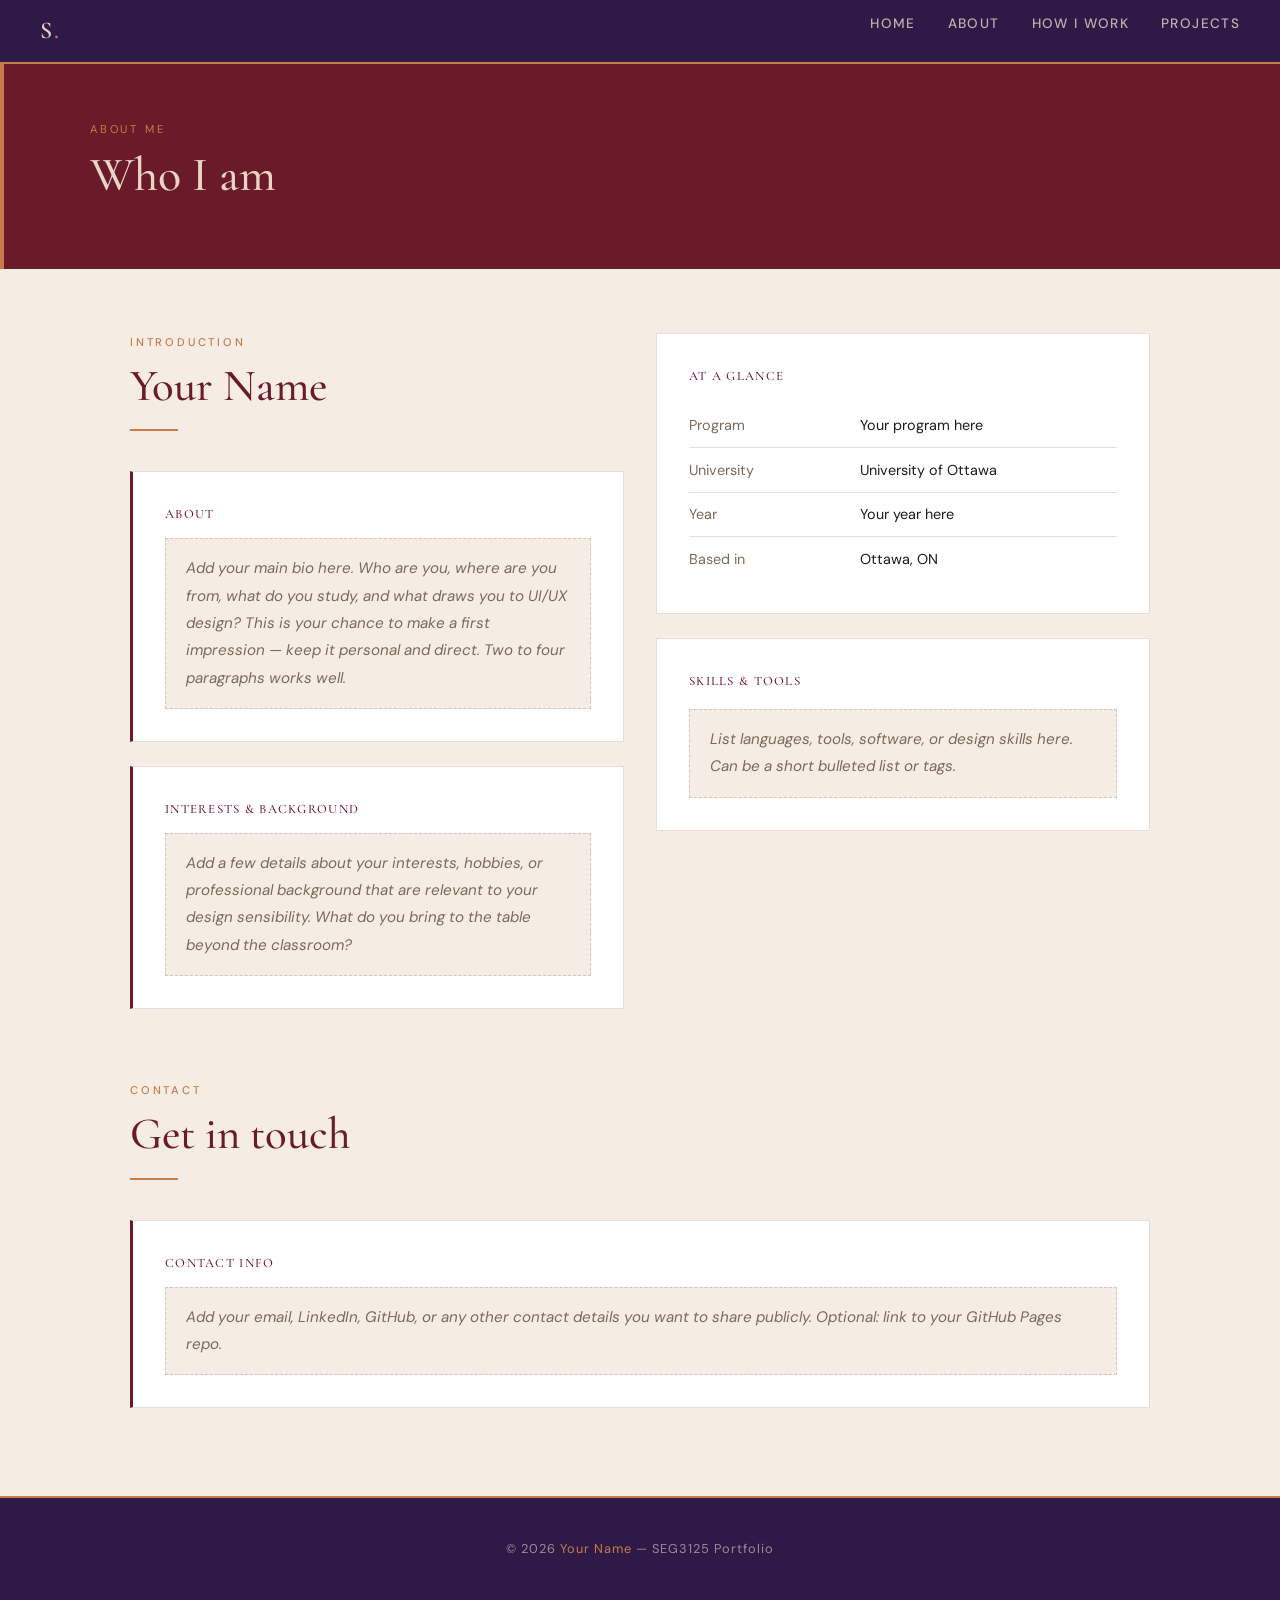
==== about.html @ a39ab6aa "content" ====
<!DOCTYPE html>
<html lang="en">
<head>
  <meta charset="UTF-8" />
  <meta name="viewport" content="width=device-width, initial-scale=1.0" />
  <title>Portfolio — About</title>
  <link rel="stylesheet" href="https://cdn.jsdelivr.net/npm/bootstrap@5.3.3/dist/css/bootstrap.min.css" />
  <link rel="stylesheet" href="css/style.css" />
</head>
<body>

  <nav class="navbar">
    <a href="index.html" class="navbar-brand">S<span>.</span></a>
    <ul class="nav-links">
      <li><a href="index.html">Home</a></li>
      <li><a href="about.html">About</a></li>
      <li><a href="work.html">How I Work</a></li>
      <li><a href="projects.html">Projects</a></li>
    </ul>
  </nav>

  <div class="page-hero">
    <div style="max-width:1100px; margin:0 auto; position:relative; z-index:1;">
      <p class="page-hero-label">About me</p>
      <h1 class="page-hero-title">Who I am</h1>
    </div>
  </div>

  <div style="max-width:1100px; margin:0 auto; padding:4rem 2.5rem;">

    <div class="two-col" style="margin-bottom:3rem; align-items:start;">

      <div>
        <p class="section-label">Introduction</p>
        <h2 class="section-title">Your Name</h2>
        <div class="section-divider"></div>
        <div class="content-block">
          <p class="content-block-title">About</p>
          <div class="placeholder-text">
            Add your main bio here. Who are you, where are you from, what do you study, and what draws you to UI/UX design? This is your chance to make a first impression — keep it personal and direct. Two to four paragraphs works well.
          </div>
        </div>
        <div class="content-block" style="margin-top:1.5rem;">
          <p class="content-block-title">Interests & background</p>
          <div class="placeholder-text">
            Add a few details about your interests, hobbies, or professional background that are relevant to your design sensibility. What do you bring to the table beyond the classroom?
          </div>
        </div>
      </div>

      <div>
        <div style="background:#fff; border:0.5px solid var(--border); padding:2rem; margin-bottom:1.5rem;">
          <p class="content-block-title" style="margin-bottom:1rem;">At a glance</p>
          <table style="width:100%; font-size:0.9rem; border-collapse:collapse;">
            <tr style="border-bottom:0.5px solid var(--border);">
              <td style="padding:0.6rem 0; color:var(--text-muted); width:40%;">Program</td>
              <td style="padding:0.6rem 0; color:var(--charcoal);">Your program here</td>
            </tr>
            <tr style="border-bottom:0.5px solid var(--border);">
              <td style="padding:0.6rem 0; color:var(--text-muted);">University</td>
              <td style="padding:0.6rem 0; color:var(--charcoal);">University of Ottawa</td>
            </tr>
            <tr style="border-bottom:0.5px solid var(--border);">
              <td style="padding:0.6rem 0; color:var(--text-muted);">Year</td>
              <td style="padding:0.6rem 0; color:var(--charcoal);">Your year here</td>
            </tr>
            <tr>
              <td style="padding:0.6rem 0; color:var(--text-muted);">Based in</td>
              <td style="padding:0.6rem 0; color:var(--charcoal);">Ottawa, ON</td>
            </tr>
          </table>
        </div>

        <div style="background:#fff; border:0.5px solid var(--border); padding:2rem;">
          <p class="content-block-title" style="margin-bottom:1rem;">Skills & tools</p>
          <div class="placeholder-text">
            List languages, tools, software, or design skills here. Can be a short bulleted list or tags.
          </div>
        </div>
      </div>

    </div>

    <p class="section-label">Contact</p>
    <h2 class="section-title">Get in touch</h2>
    <div class="section-divider"></div>

    <div class="content-block">
      <p class="content-block-title">Contact info</p>
      <div class="placeholder-text">
        Add your email, LinkedIn, GitHub, or any other contact details you want to share publicly. Optional: link to your GitHub Pages repo.
      </div>
    </div>

  </div>

  <footer>
    <p>© 2026 <span>Your Name</span> — SEG3125 Portfolio</p>
  </footer>

  <script src="https://cdn.jsdelivr.net/npm/bootstrap@5.3.3/dist/js/bootstrap.bundle.min.js"></script>
  <script src="js/main.js"></script>
</body>
</html>
---- css/style.css ----
@import url('https://fonts.googleapis.com/css2?family=Cormorant+Garamond:wght@400;500;600&family=DM+Sans:wght@300;400;500&display=swap');

:root {
  --burgundy-deep:  #6B1A2A;
  --burgundy-mid:   #9B2C3E;
  --purple-deep:    #2E1A47;
  --purple-mid:     #4A2A6E;
  --amber:          #C97B4B;
  --cream:          #E8D5C4;
  --cream-light:    #F5EDE4;
  --charcoal:       #1C1C1C;
  --charcoal-soft:  #3A3A3A;
  --text-muted:     #7A6A5A;
  --border:         rgba(107,26,42,0.15);
}

* { box-sizing: border-box; margin: 0; padding: 0; }

html { scroll-behavior: smooth; }

body {
  font-family: 'DM Sans', sans-serif;
  font-weight: 400;
  color: var(--charcoal);
  background: var(--cream-light);
  line-height: 1.7;
}

h1, h2, h3, h4 {
  font-family: 'Cormorant Garamond', serif;
  font-weight: 500;
  line-height: 1.2;
}

a { color: inherit; text-decoration: none; }

/* ── Navbar ── */
.navbar {
  background: var(--purple-deep);
  padding: 0 2.5rem;
  height: 64px;
  display: flex;
  align-items: center;
  justify-content: space-between;
  position: sticky;
  top: 0;
  z-index: 100;
  border-bottom: 2px solid var(--amber);
}

.navbar-brand {
  font-family: 'Cormorant Garamond', serif;
  font-size: 1.5rem;
  font-weight: 600;
  color: var(--cream);
  letter-spacing: 0.08em;
}

.navbar-brand span { color: var(--amber); }

.nav-links { display: flex; gap: 2rem; list-style: none; }

.nav-links a {
  font-size: 0.85rem;
  font-weight: 500;
  color: var(--cream);
  letter-spacing: 0.1em;
  text-transform: uppercase;
  opacity: 0.8;
  transition: opacity 0.2s, color 0.2s;
}

.nav-links a:hover, .nav-links a.active {
  opacity: 1;
  color: var(--amber);
}

/* ── Hero ── */
.hero {
  background: var(--purple-deep);
  min-height: 480px;
  display: flex;
  align-items: center;
  padding: 5rem 2.5rem;
  position: relative;
  overflow: hidden;
}

.hero::before {
  content: '';
  position: absolute;
  top: 0; left: 0;
  width: 6px; height: 100%;
  background: var(--amber);
}

.hero::after {
  content: '';
  position: absolute;
  bottom: -80px; right: -80px;
  width: 320px; height: 320px;
  border-radius: 50%;
  border: 1px solid rgba(201,123,75,0.15);
}

.hero-inner { max-width: 700px; position: relative; z-index: 1; }

.hero-eyebrow {
  font-size: 0.75rem;
  font-weight: 500;
  letter-spacing: 0.2em;
  text-transform: uppercase;
  color: var(--amber);
  margin-bottom: 1rem;
}

.hero-title {
  font-size: clamp(2.8rem, 6vw, 4.5rem);
  color: var(--cream);
  margin-bottom: 1.25rem;
}

.hero-subtitle {
  font-size: 1rem;
  color: rgba(232,213,196,0.7);
  max-width: 480px;
  margin-bottom: 2rem;
  font-family: 'DM Sans', sans-serif;
}

.btn-primary {
  display: inline-block;
  background: var(--burgundy-deep);
  color: var(--cream);
  padding: 0.75rem 2rem;
  font-size: 0.85rem;
  font-weight: 500;
  letter-spacing: 0.1em;
  text-transform: uppercase;
  border: 1px solid var(--burgundy-mid);
  transition: background 0.2s, border-color 0.2s;
  cursor: pointer;
}

.btn-primary:hover { background: var(--burgundy-mid); }

.btn-outline {
  display: inline-block;
  background: transparent;
  color: var(--cream);
  padding: 0.75rem 2rem;
  font-size: 0.85rem;
  font-weight: 500;
  letter-spacing: 0.1em;
  text-transform: uppercase;
  border: 1px solid rgba(232,213,196,0.3);
  transition: border-color 0.2s, color 0.2s;
  cursor: pointer;
}

.btn-outline:hover { border-color: var(--amber); color: var(--amber); }

/* ── Sections ── */
.section { padding: 5rem 2.5rem; max-width: 1100px; margin: 0 auto; }

.section-label {
  font-size: 0.7rem;
  font-weight: 500;
  letter-spacing: 0.25em;
  text-transform: uppercase;
  color: var(--amber);
  margin-bottom: 0.5rem;
}

.section-title {
  font-size: clamp(1.8rem, 4vw, 2.8rem);
  color: var(--burgundy-deep);
  margin-bottom: 1rem;
}

.section-divider {
  width: 48px;
  height: 2px;
  background: var(--amber);
  margin-bottom: 2.5rem;
}

/* ── Content placeholder boxes ── */
.content-block {
  background: #fff;
  border: 0.5px solid var(--border);
  border-left: 3px solid var(--burgundy-deep);
  padding: 2rem;
  margin-bottom: 1.5rem;
}

.content-block-title {
  font-family: 'Cormorant Garamond', serif;
  font-size: 1.1rem;
  font-weight: 500;
  color: var(--burgundy-deep);
  margin-bottom: 0.75rem;
  text-transform: uppercase;
  letter-spacing: 0.1em;
  font-size: 0.8rem;
}

.placeholder-text {
  color: var(--text-muted);
  font-style: italic;
  font-size: 0.95rem;
  line-height: 1.8;
  border: 1px dashed rgba(107,26,42,0.2);
  padding: 1rem 1.25rem;
  background: var(--cream-light);
}

/* ── Two-col layout ── */
.two-col {
  display: grid;
  grid-template-columns: 1fr 1fr;
  gap: 2rem;
}

.three-col {
  display: grid;
  grid-template-columns: repeat(3, 1fr);
  gap: 1.5rem;
}

/* ── Project cards ── */
.project-card {
  background: #fff;
  border: 0.5px solid var(--border);
  overflow: hidden;
  transition: transform 0.2s, border-color 0.2s;
  display: block;
}

.project-card:hover {
  transform: translateY(-4px);
  border-color: var(--burgundy-mid);
}

.project-card-image {
  width: 100%;
  height: 200px;
  object-fit: cover;
  display: block;
}

.project-card-img-placeholder {
  width: 100%;
  height: 200px;
  display: flex;
  align-items: center;
  justify-content: center;
  font-family: 'Cormorant Garamond', serif;
  font-size: 1rem;
  letter-spacing: 0.15em;
  text-transform: uppercase;
}

.project-card-body { padding: 1.25rem; }

.project-card-label {
  font-size: 0.68rem;
  font-weight: 500;
  letter-spacing: 0.2em;
  text-transform: uppercase;
  color: var(--amber);
  margin-bottom: 0.4rem;
}

.project-card-title {
  font-family: 'Cormorant Garamond', serif;
  font-size: 1.2rem;
  color: var(--burgundy-deep);
  margin-bottom: 0.5rem;
}

.project-card-desc {
  font-size: 0.85rem;
  color: var(--text-muted);
  line-height: 1.6;
}

.coming-soon-badge {
  display: inline-block;
  margin-top: 0.75rem;
  font-size: 0.68rem;
  font-weight: 500;
  letter-spacing: 0.15em;
  text-transform: uppercase;
  color: var(--burgundy-deep);
  border: 1px solid var(--border);
  padding: 0.25rem 0.75rem;
}

/* ── Footer ── */
footer {
  background: var(--purple-deep);
  border-top: 2px solid var(--amber);
  padding: 2.5rem;
  text-align: center;
  color: rgba(232,213,196,0.6);
  font-size: 0.8rem;
  letter-spacing: 0.08em;
}

footer span { color: var(--amber); }

/* ── Page hero (inner pages) ── */
.page-hero {
  background: var(--burgundy-deep);
  padding: 3.5rem 2.5rem;
  position: relative;
  overflow: hidden;
}

.page-hero::before {
  content: '';
  position: absolute;
  left: 0; top: 0;
  width: 4px; height: 100%;
  background: var(--amber);
}

.page-hero-label {
  font-size: 0.7rem;
  letter-spacing: 0.25em;
  text-transform: uppercase;
  color: var(--amber);
  margin-bottom: 0.5rem;
}

.page-hero-title {
  font-family: 'Cormorant Garamond', serif;
  font-size: clamp(2rem, 4vw, 3rem);
  color: var(--cream);
}

/* ── Responsive ── */
@media (max-width: 768px) {
  .two-col, .three-col { grid-template-columns: 1fr; }
  .navbar { padding: 0 1.25rem; }
  .nav-links { gap: 1rem; }
  .nav-links a { font-size: 0.75rem; }
  .section { padding: 3rem 1.25rem; }
  .hero { padding: 3.5rem 1.25rem; }
}
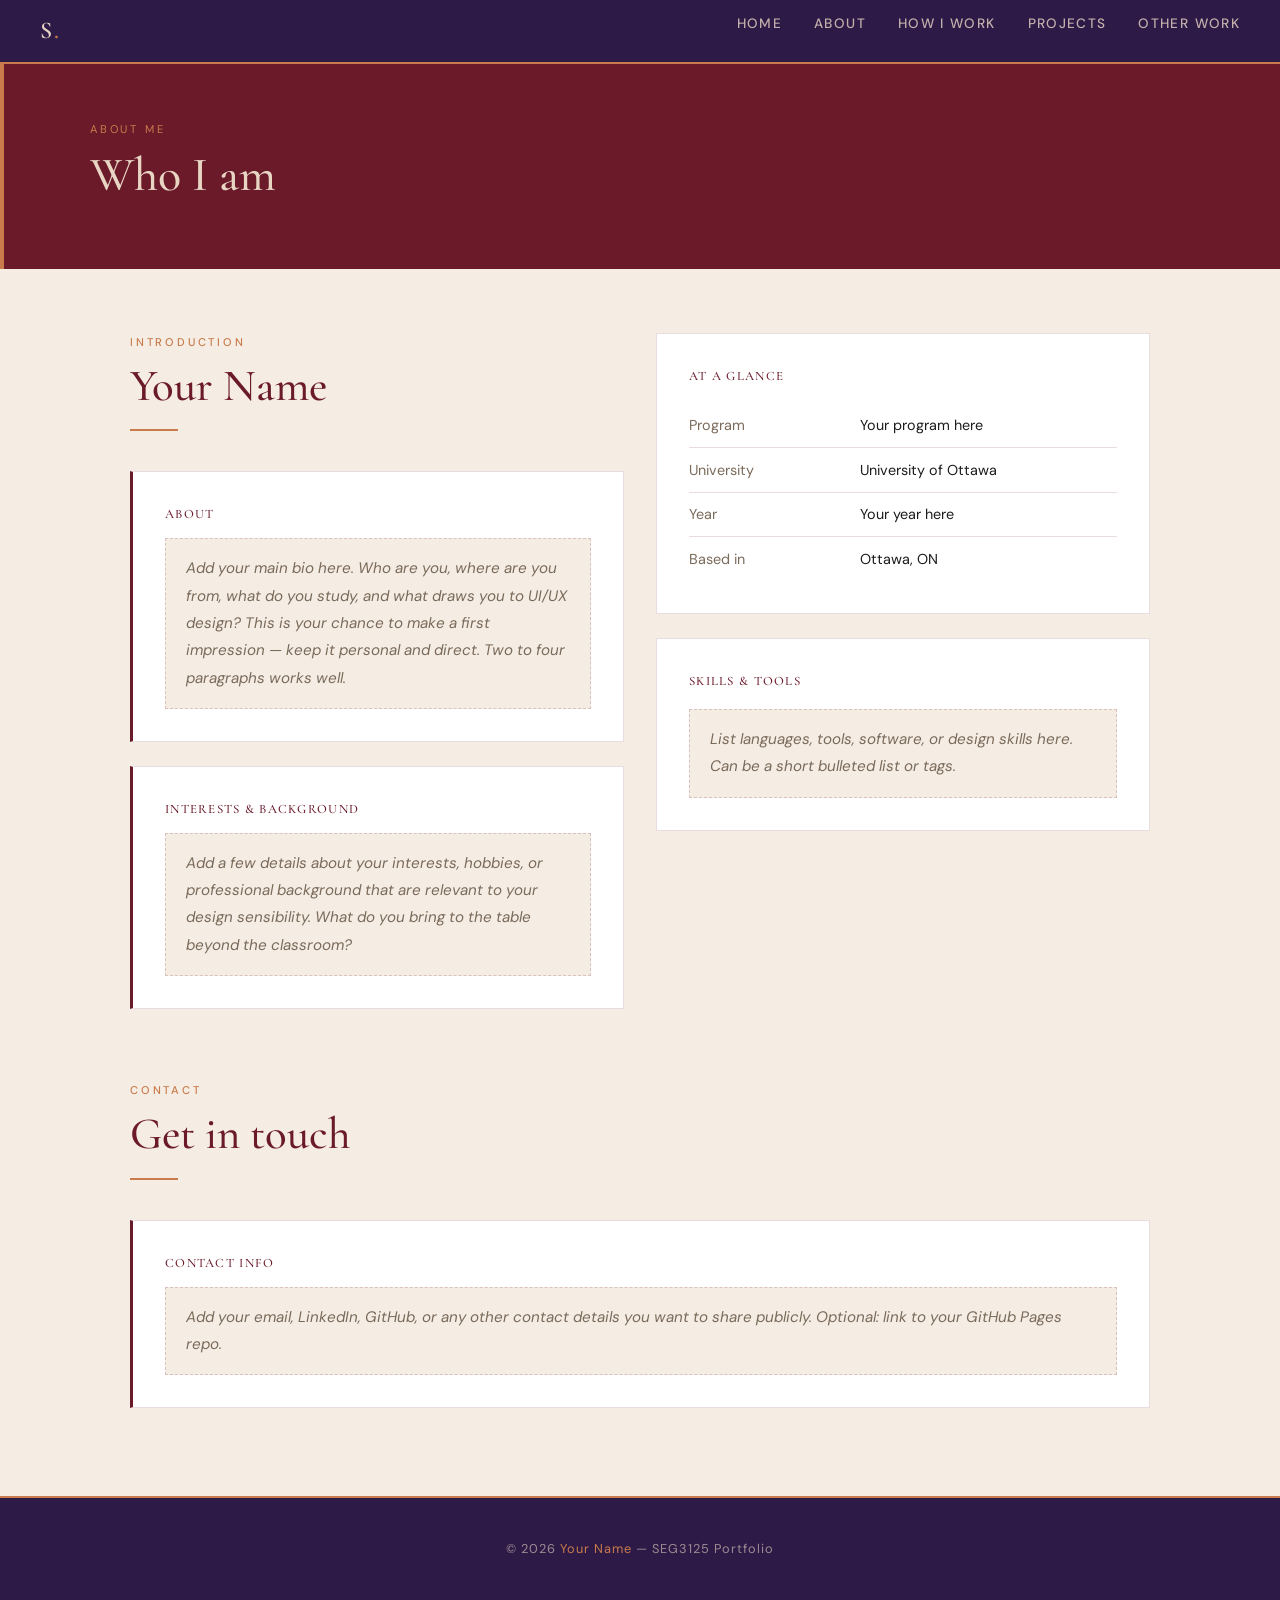
==== commit 0e46b67a: "added details to DroneNav File" ====
--- a/about.html
+++ b/about.html
@@ -16,6 +16,7 @@
       <li><a href="about.html">About</a></li>
       <li><a href="work.html">How I Work</a></li>
       <li><a href="projects.html">Projects</a></li>
+      <li><a href="other-work.html">Other Work</a></li>
     </ul>
   </nav>
 
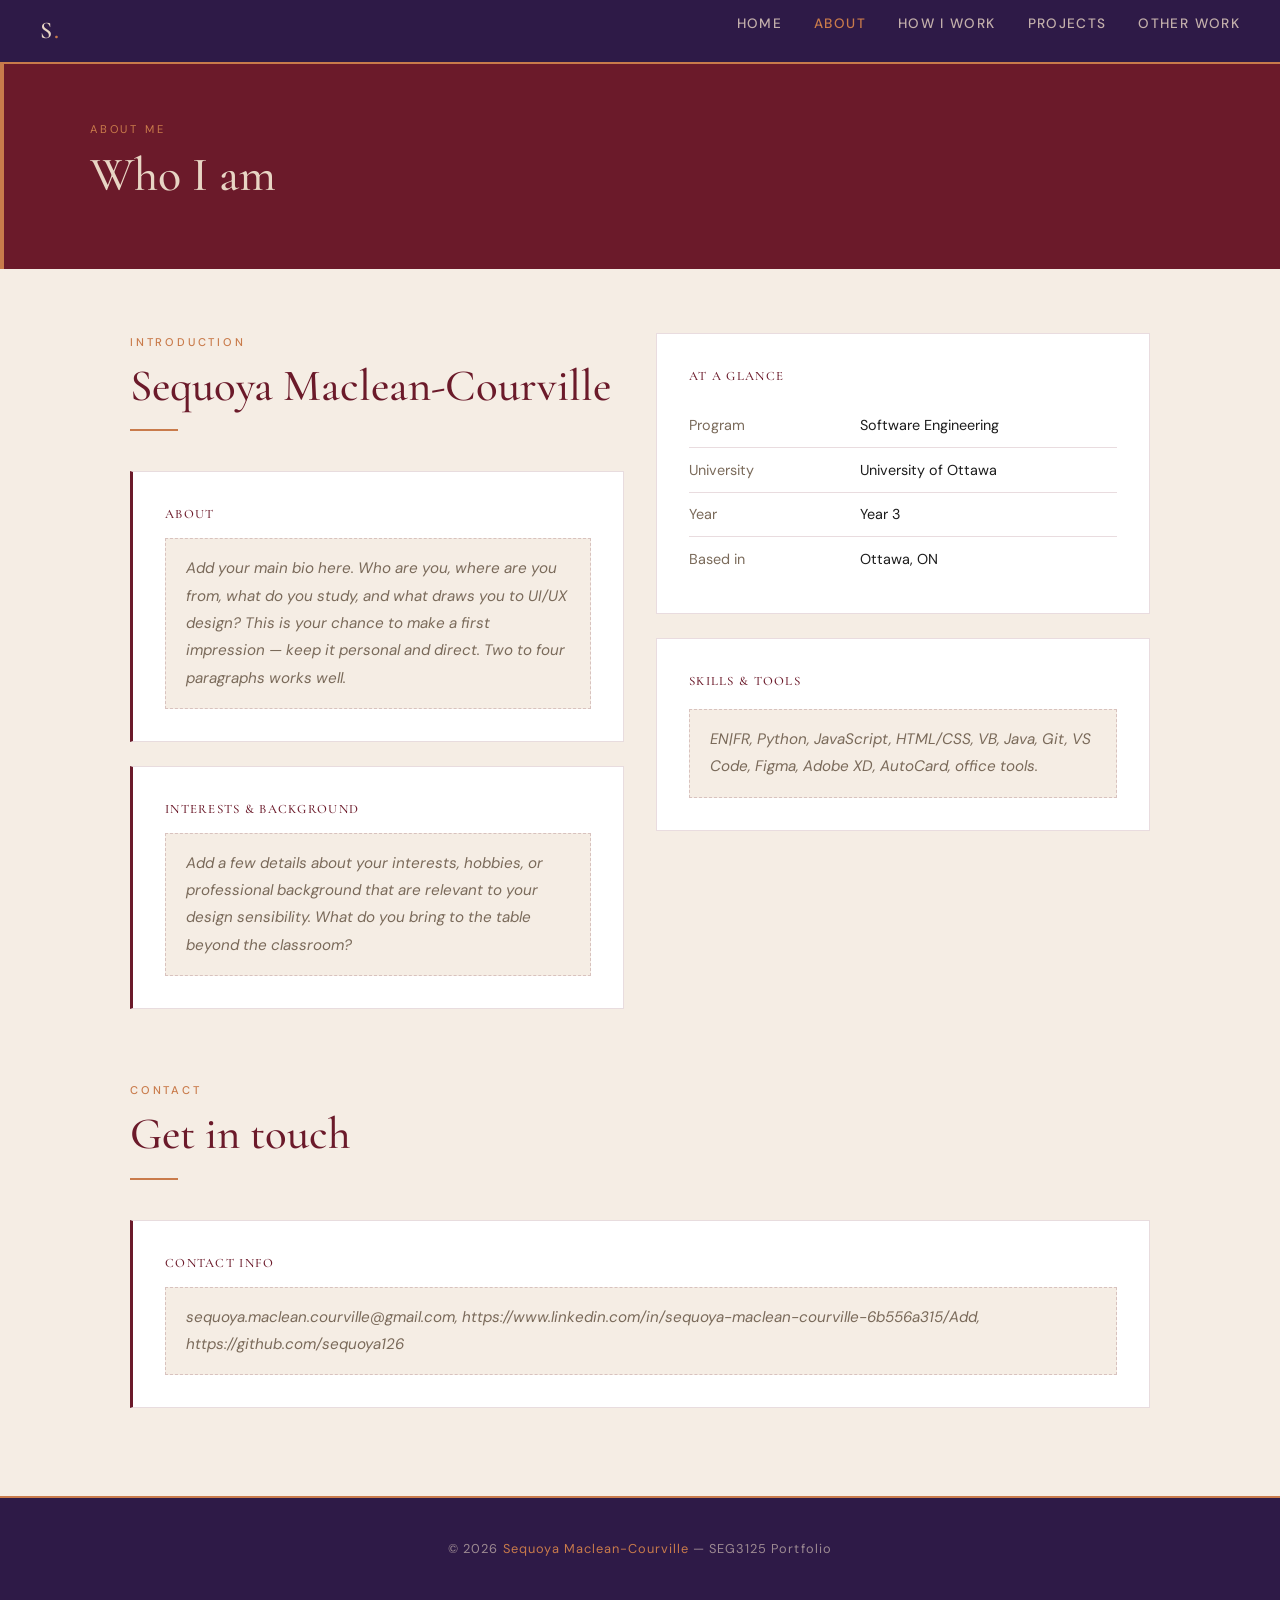
==== commit 5250e4ac: "added to about.html" ====
--- a/about.html
+++ b/about.html
@@ -33,7 +33,7 @@
 
       <div>
         <p class="section-label">Introduction</p>
-        <h2 class="section-title">Your Name</h2>
+        <h2 class="section-title">Sequoya Maclean-Courville</h2>
         <div class="section-divider"></div>
         <div class="content-block">
           <p class="content-block-title">About</p>
@@ -55,7 +55,7 @@
           <table style="width:100%; font-size:0.9rem; border-collapse:collapse;">
             <tr style="border-bottom:0.5px solid var(--border);">
               <td style="padding:0.6rem 0; color:var(--text-muted); width:40%;">Program</td>
-              <td style="padding:0.6rem 0; color:var(--charcoal);">Your program here</td>
+              <td style="padding:0.6rem 0; color:var(--charcoal);">Software Engineering</td>
             </tr>
             <tr style="border-bottom:0.5px solid var(--border);">
               <td style="padding:0.6rem 0; color:var(--text-muted);">University</td>
@@ -63,7 +63,7 @@
             </tr>
             <tr style="border-bottom:0.5px solid var(--border);">
               <td style="padding:0.6rem 0; color:var(--text-muted);">Year</td>
-              <td style="padding:0.6rem 0; color:var(--charcoal);">Your year here</td>
+              <td style="padding:0.6rem 0; color:var(--charcoal);">Year 3</td>
             </tr>
             <tr>
               <td style="padding:0.6rem 0; color:var(--text-muted);">Based in</td>
@@ -75,7 +75,7 @@
         <div style="background:#fff; border:0.5px solid var(--border); padding:2rem;">
           <p class="content-block-title" style="margin-bottom:1rem;">Skills & tools</p>
           <div class="placeholder-text">
-            List languages, tools, software, or design skills here. Can be a short bulleted list or tags.
+            EN|FR, Python, JavaScript, HTML/CSS, VB, Java, Git, VS Code, Figma, Adobe XD, AutoCard, office tools.
           </div>
         </div>
       </div>
@@ -89,14 +89,14 @@
     <div class="content-block">
       <p class="content-block-title">Contact info</p>
       <div class="placeholder-text">
-        Add your email, LinkedIn, GitHub, or any other contact details you want to share publicly. Optional: link to your GitHub Pages repo.
+        sequoya.maclean.courville@gmail.com, https://www.linkedin.com/in/sequoya-maclean-courville-6b556a315/Add, https://github.com/sequoya126 
       </div>
     </div>
 
   </div>
 
   <footer>
-    <p>© 2026 <span>Your Name</span> — SEG3125 Portfolio</p>
+    <p>© 2026 <span>Sequoya Maclean-Courville</span> — SEG3125 Portfolio</p>
   </footer>
 
   <script src="https://cdn.jsdelivr.net/npm/bootstrap@5.3.3/dist/js/bootstrap.bundle.min.js"></script>
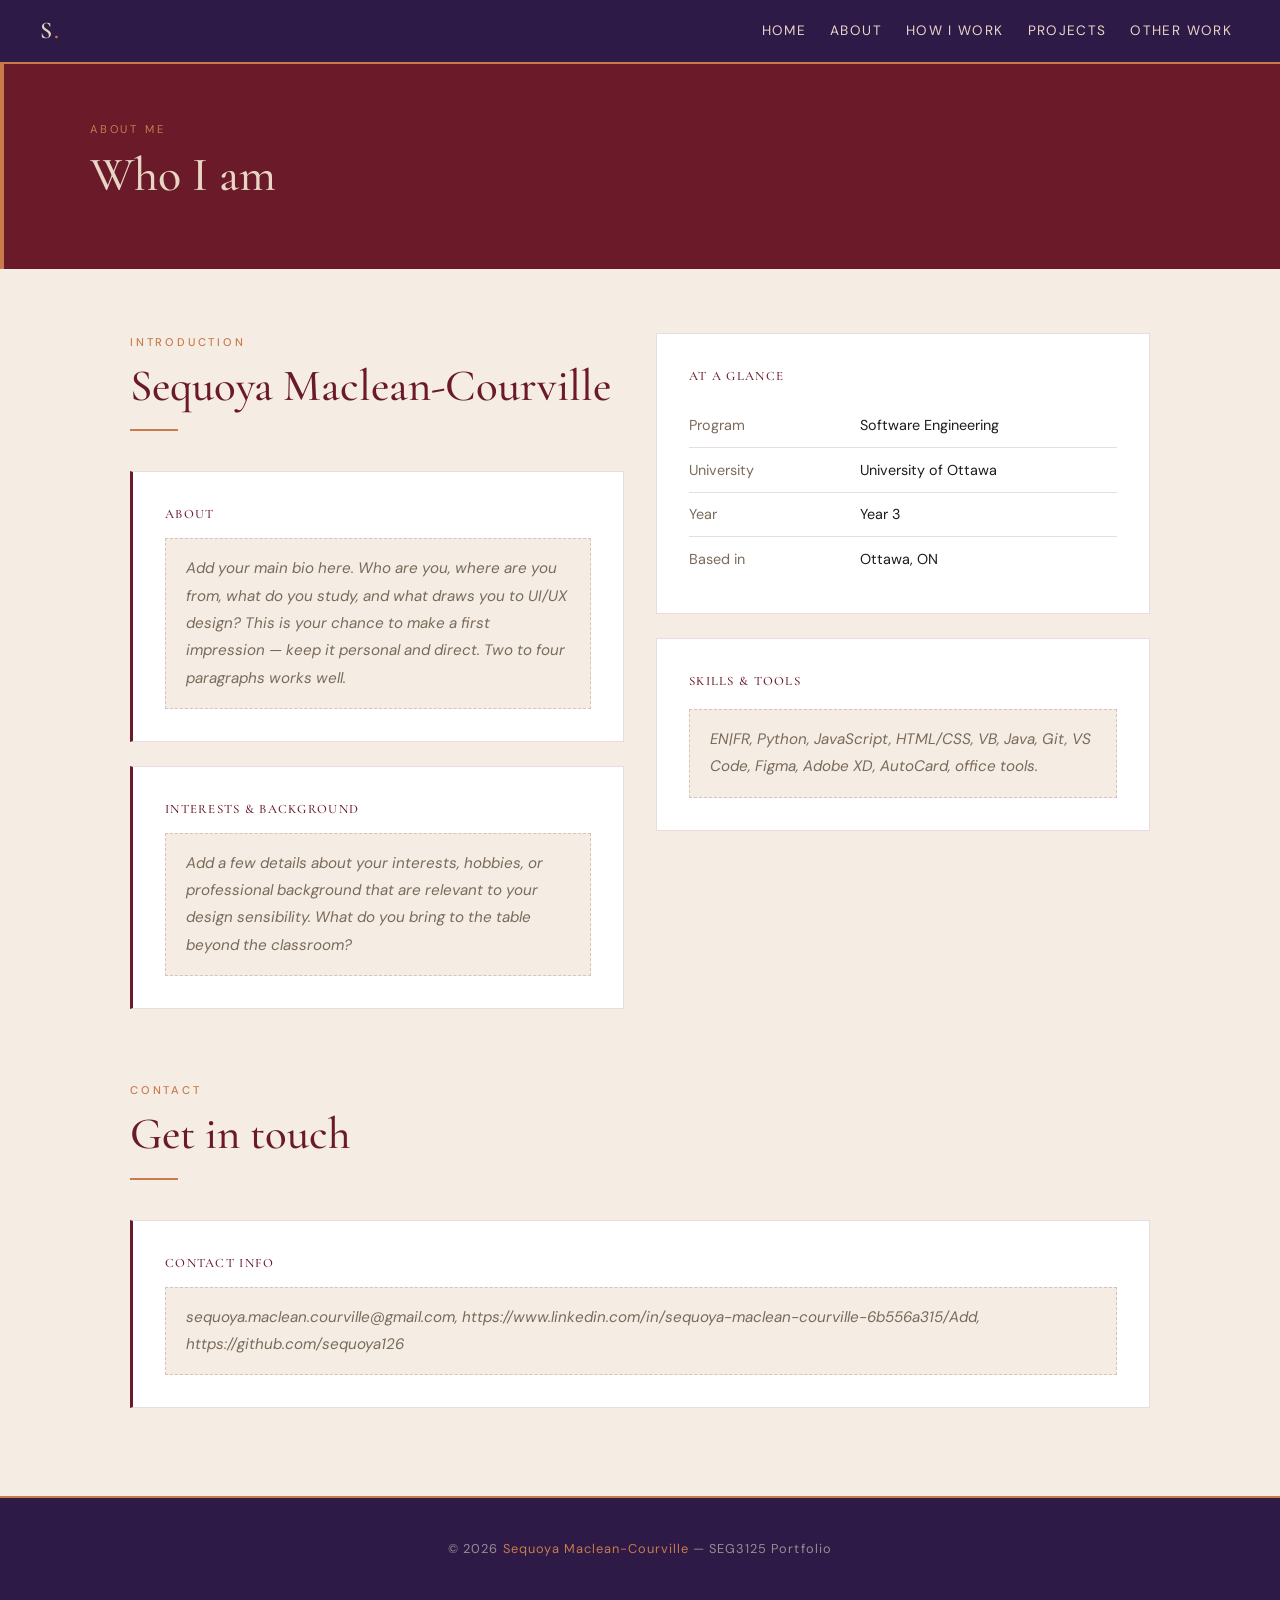
==== commit 7179d97b: "addeed the updated navbar for mobil phome - needs to fix the overlap" ====
--- a/about.html
+++ b/about.html
@@ -9,16 +9,23 @@
 </head>
 <body>
 
-  <nav class="navbar">
-    <a href="index.html" class="navbar-brand">S<span>.</span></a>
-    <ul class="nav-links">
-      <li><a href="index.html">Home</a></li>
-      <li><a href="about.html">About</a></li>
-      <li><a href="work.html">How I Work</a></li>
-      <li><a href="projects.html">Projects</a></li>
-      <li><a href="other-work.html">Other Work</a></li>
+   <nav class="navbar navbar-expand-md" style="background:var(--purple-deep); border-bottom:2px solid var(--amber); padding:0 2.5rem; position:sticky; top:0; z-index:100;">
+  <a href="index.html" class="navbar-brand" style="font-family:'Cormorant Garamond',serif; font-size:1.5rem; font-weight:600; color:var(--cream); letter-spacing:0.08em;">S<span style="color:var(--amber);">.</span></a>
+  
+  <button class="navbar-toggler" type="button" data-bs-toggle="collapse" data-bs-target="#navMenu" style="border-color:rgba(232,213,196,0.3);">
+    <span class="navbar-toggler-icon" style="filter:invert(1);"></span>
+  </button>
+
+  <div class="collapse navbar-collapse" id="navMenu">
+    <ul class="navbar-nav ms-auto" style="gap:0.5rem;">
+      <li class="nav-item"><a class="nav-link" href="index.html" style="color:var(--cream); font-size:0.85rem; letter-spacing:0.1em; text-transform:uppercase;">Home</a></li>
+      <li class="nav-item"><a class="nav-link" href="about.html" style="color:var(--cream); font-size:0.85rem; letter-spacing:0.1em; text-transform:uppercase;">About</a></li>
+      <li class="nav-item"><a class="nav-link" href="work.html" style="color:var(--cream); font-size:0.85rem; letter-spacing:0.1em; text-transform:uppercase;">How I Work</a></li>
+      <li class="nav-item"><a class="nav-link" href="projects.html" style="color:var(--cream); font-size:0.85rem; letter-spacing:0.1em; text-transform:uppercase;">Projects</a></li>
+      <li class="nav-item"><a class="nav-link" href="other-work.html" style="color:var(--cream); font-size:0.85rem; letter-spacing:0.1em; text-transform:uppercase;">Other Work</a></li>
     </ul>
-  </nav>
+  </div>
+</nav>
 
   <div class="page-hero">
     <div style="max-width:1100px; margin:0 auto; position:relative; z-index:1;">
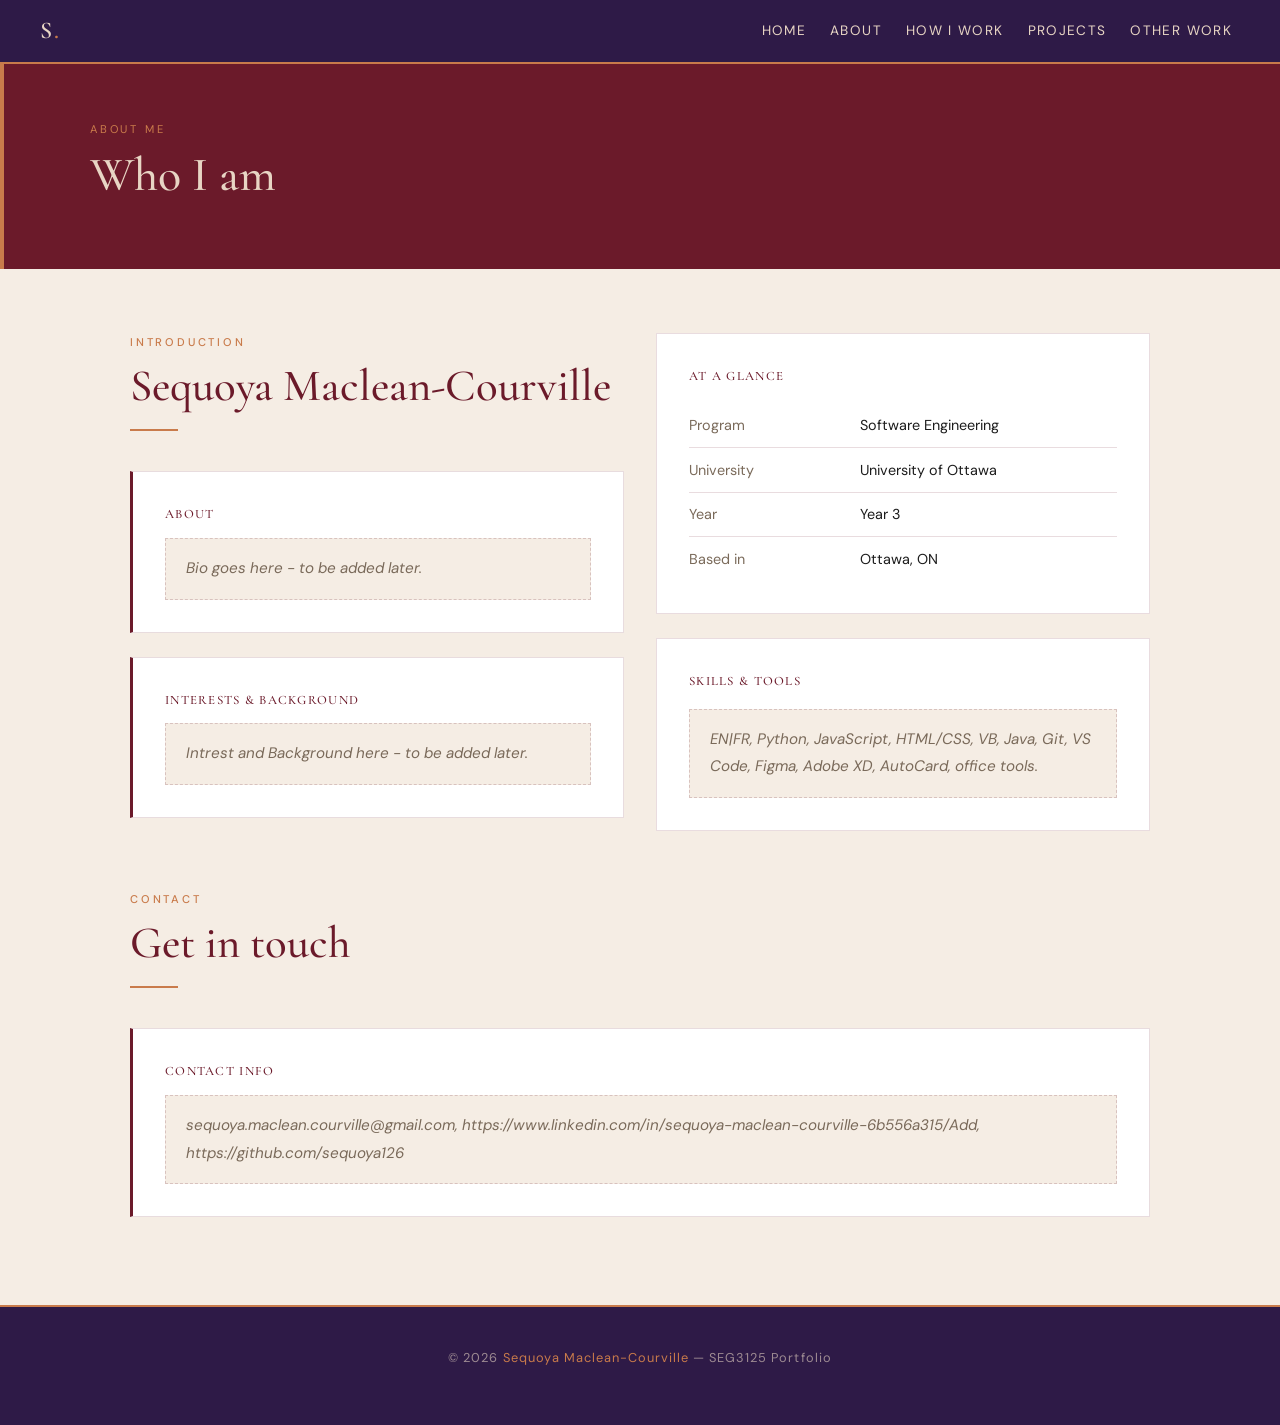
==== commit a7622aa6: "cleared some typos" ====
--- a/about.html
+++ b/about.html
@@ -22,7 +22,7 @@
       <li class="nav-item"><a class="nav-link" href="about.html" style="color:var(--cream); font-size:0.85rem; letter-spacing:0.1em; text-transform:uppercase;">About</a></li>
       <li class="nav-item"><a class="nav-link" href="work.html" style="color:var(--cream); font-size:0.85rem; letter-spacing:0.1em; text-transform:uppercase;">How I Work</a></li>
       <li class="nav-item"><a class="nav-link" href="projects.html" style="color:var(--cream); font-size:0.85rem; letter-spacing:0.1em; text-transform:uppercase;">Projects</a></li>
-      <li class="nav-item"><a class="nav-link" href="other-work.html" style="color:var(--cream); font-size:0.85rem; letter-spacing:0.1em; text-transform:uppercase;">Other Work</a></li>
+      <li class="nav-item"><a class="nav-link" href="OtherWork.html" style="color:var(--cream); font-size:0.85rem; letter-spacing:0.1em; text-transform:uppercase;">Other Work</a></li>
     </ul>
   </div>
 </nav>
@@ -45,13 +45,13 @@
         <div class="content-block">
           <p class="content-block-title">About</p>
           <div class="placeholder-text">
-            Add your main bio here. Who are you, where are you from, what do you study, and what draws you to UI/UX design? This is your chance to make a first impression — keep it personal and direct. Two to four paragraphs works well.
+           Bio goes here - to be added later.
           </div>
         </div>
         <div class="content-block" style="margin-top:1.5rem;">
           <p class="content-block-title">Interests & background</p>
           <div class="placeholder-text">
-            Add a few details about your interests, hobbies, or professional background that are relevant to your design sensibility. What do you bring to the table beyond the classroom?
+             Intrest and Background here - to be added later.
           </div>
         </div>
       </div>
@@ -96,7 +96,9 @@
     <div class="content-block">
       <p class="content-block-title">Contact info</p>
       <div class="placeholder-text">
-        sequoya.maclean.courville@gmail.com, https://www.linkedin.com/in/sequoya-maclean-courville-6b556a315/Add, https://github.com/sequoya126 
+        sequoya.maclean.courville@gmail.com, 
+        https://www.linkedin.com/in/sequoya-maclean-courville-6b556a315/Add, 
+        https://github.com/sequoya126 
       </div>
     </div>
 
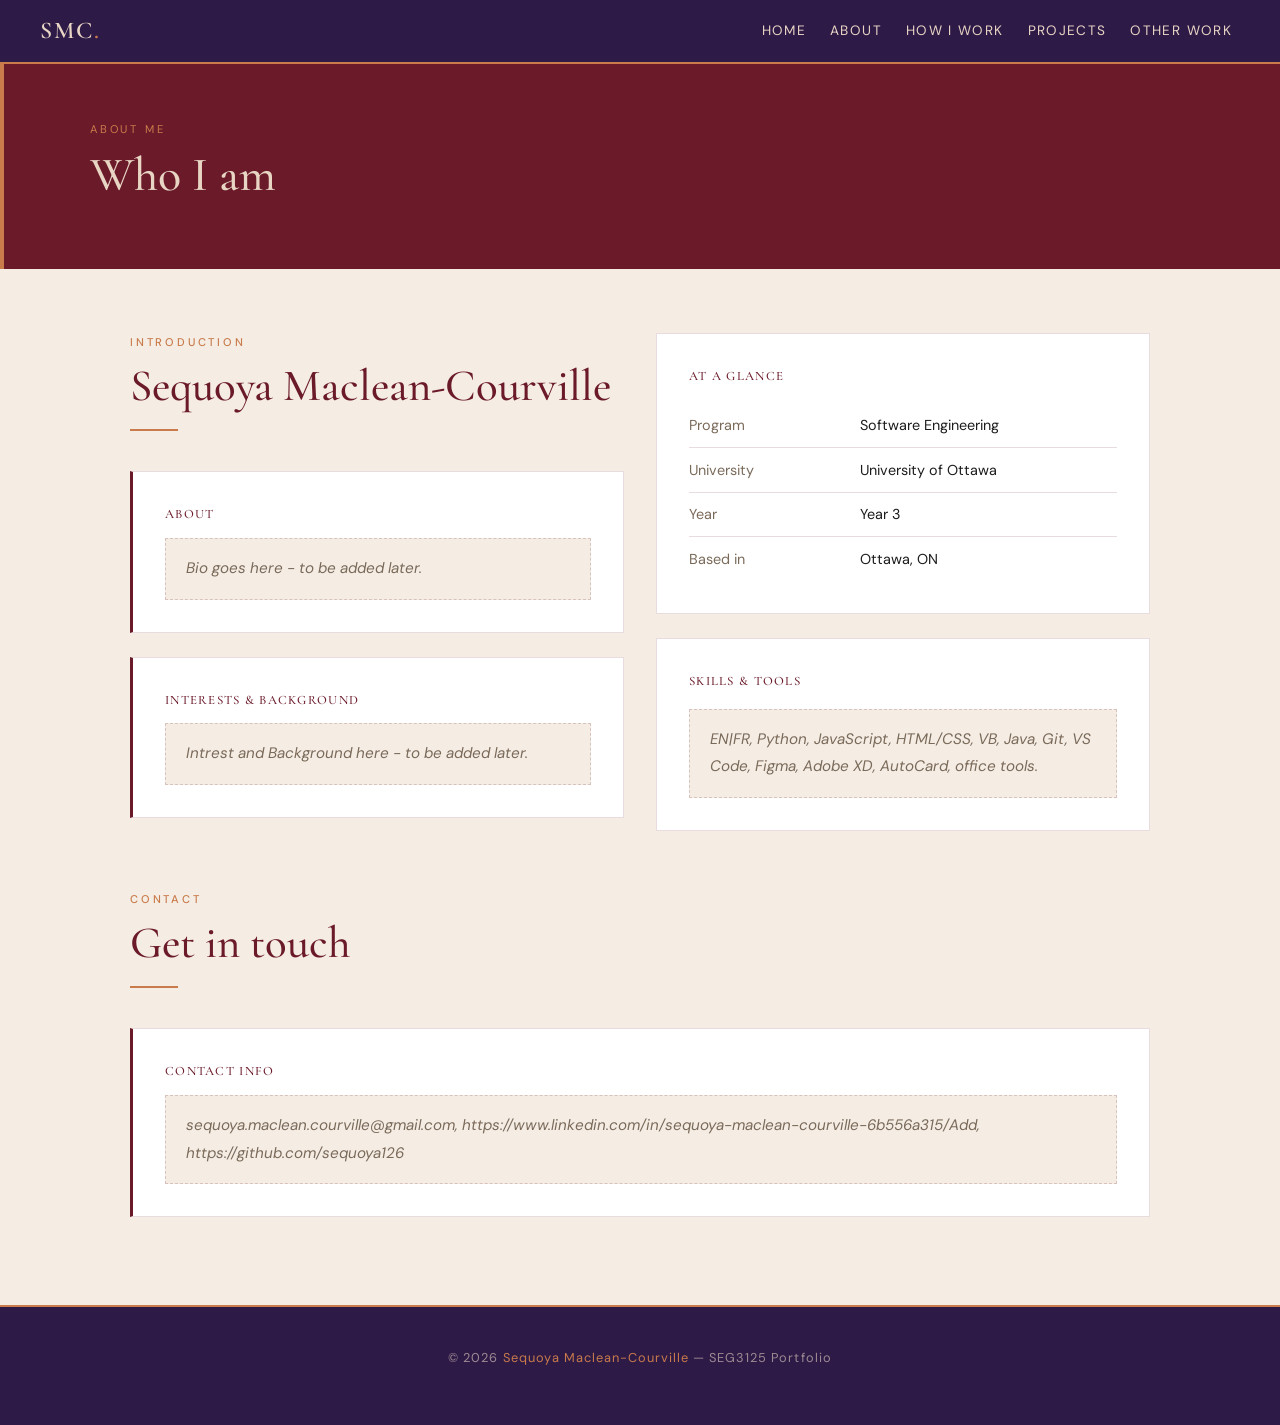
==== commit 0f7b7d19: "changed thee top left conrer button to my intials rather just s" ====
--- a/about.html
+++ b/about.html
@@ -10,7 +10,7 @@
 <body>
 
    <nav class="navbar navbar-expand-md" style="background:var(--purple-deep); border-bottom:2px solid var(--amber); padding:0 2.5rem; position:sticky; top:0; z-index:100;">
-  <a href="index.html" class="navbar-brand" style="font-family:'Cormorant Garamond',serif; font-size:1.5rem; font-weight:600; color:var(--cream); letter-spacing:0.08em;">S<span style="color:var(--amber);">.</span></a>
+  <a href="index.html" class="navbar-brand" style="font-family:'Cormorant Garamond',serif; font-size:1.5rem; font-weight:600; color:var(--cream); letter-spacing:0.08em;">SMC<span style="color:var(--amber);">.</span></a>
   
   <button class="navbar-toggler" type="button" data-bs-toggle="collapse" data-bs-target="#navMenu" style="border-color:rgba(232,213,196,0.3);">
     <span class="navbar-toggler-icon" style="filter:invert(1);"></span>
